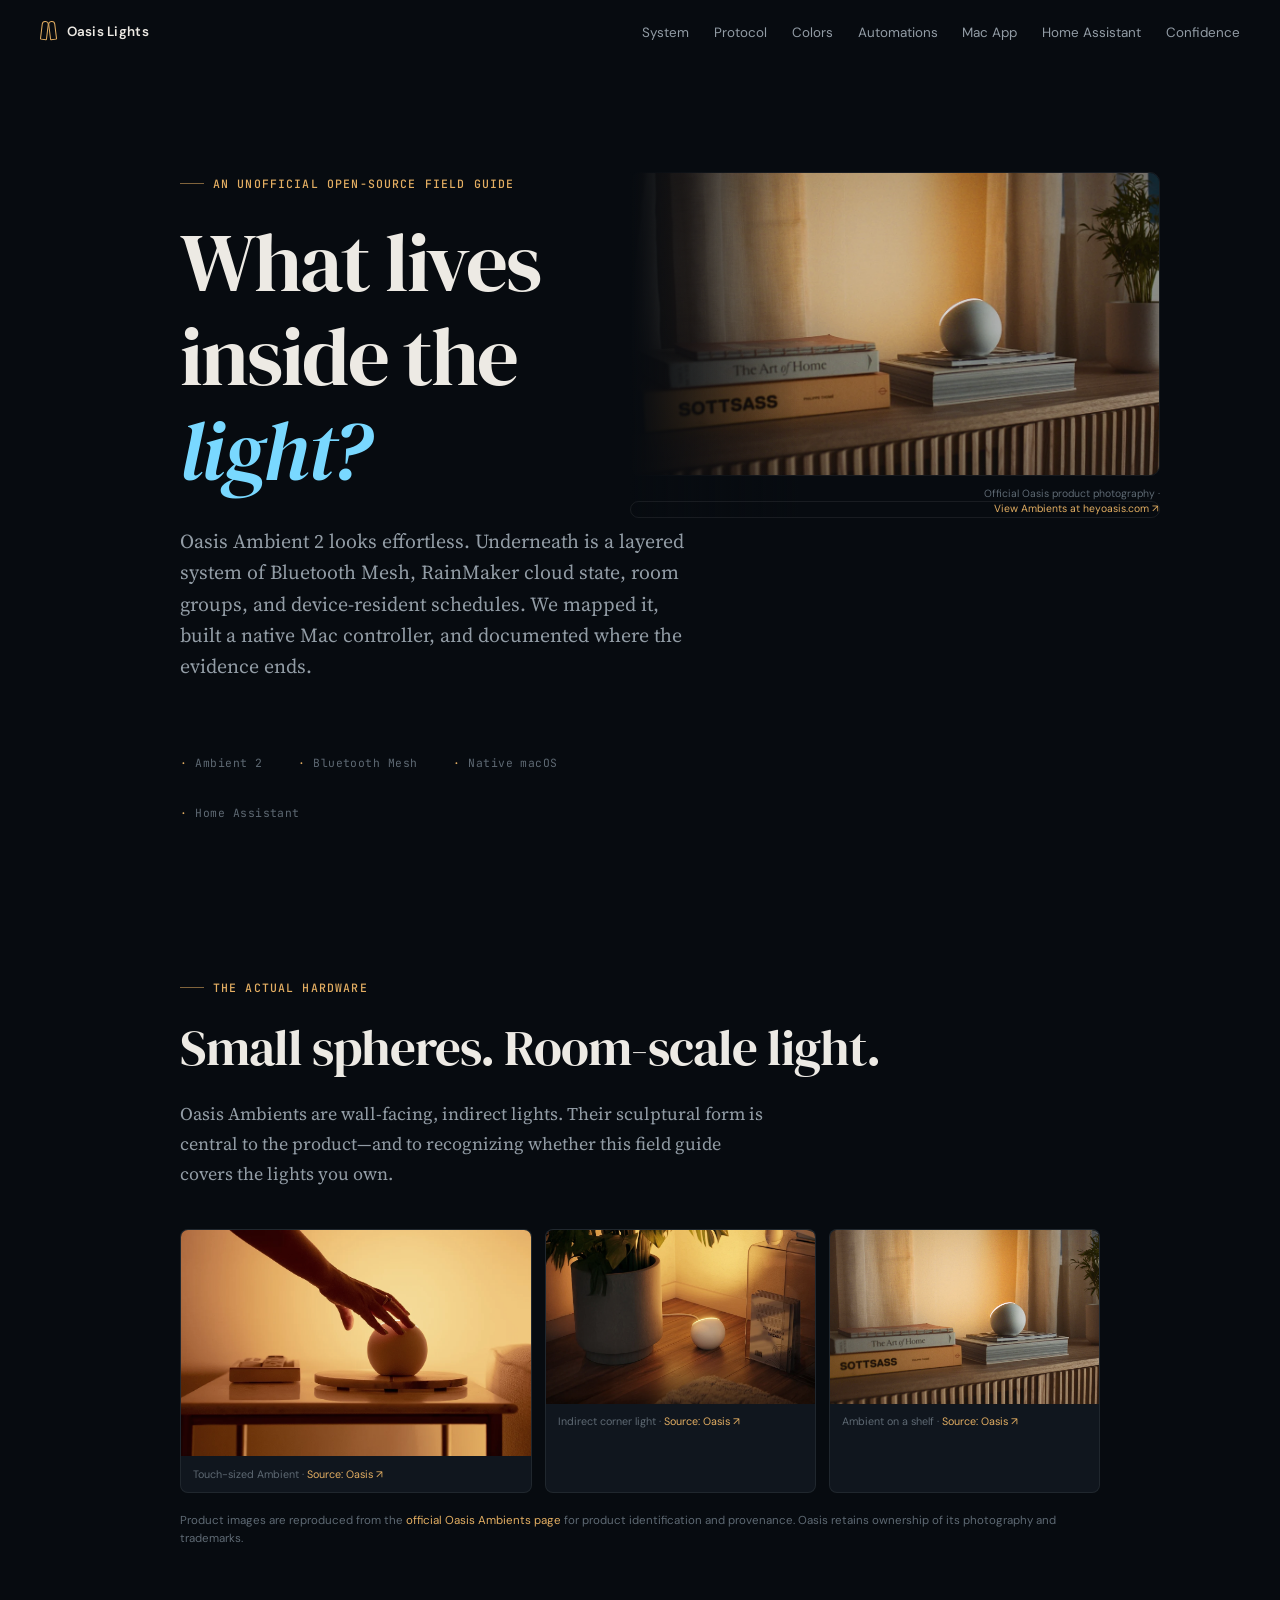
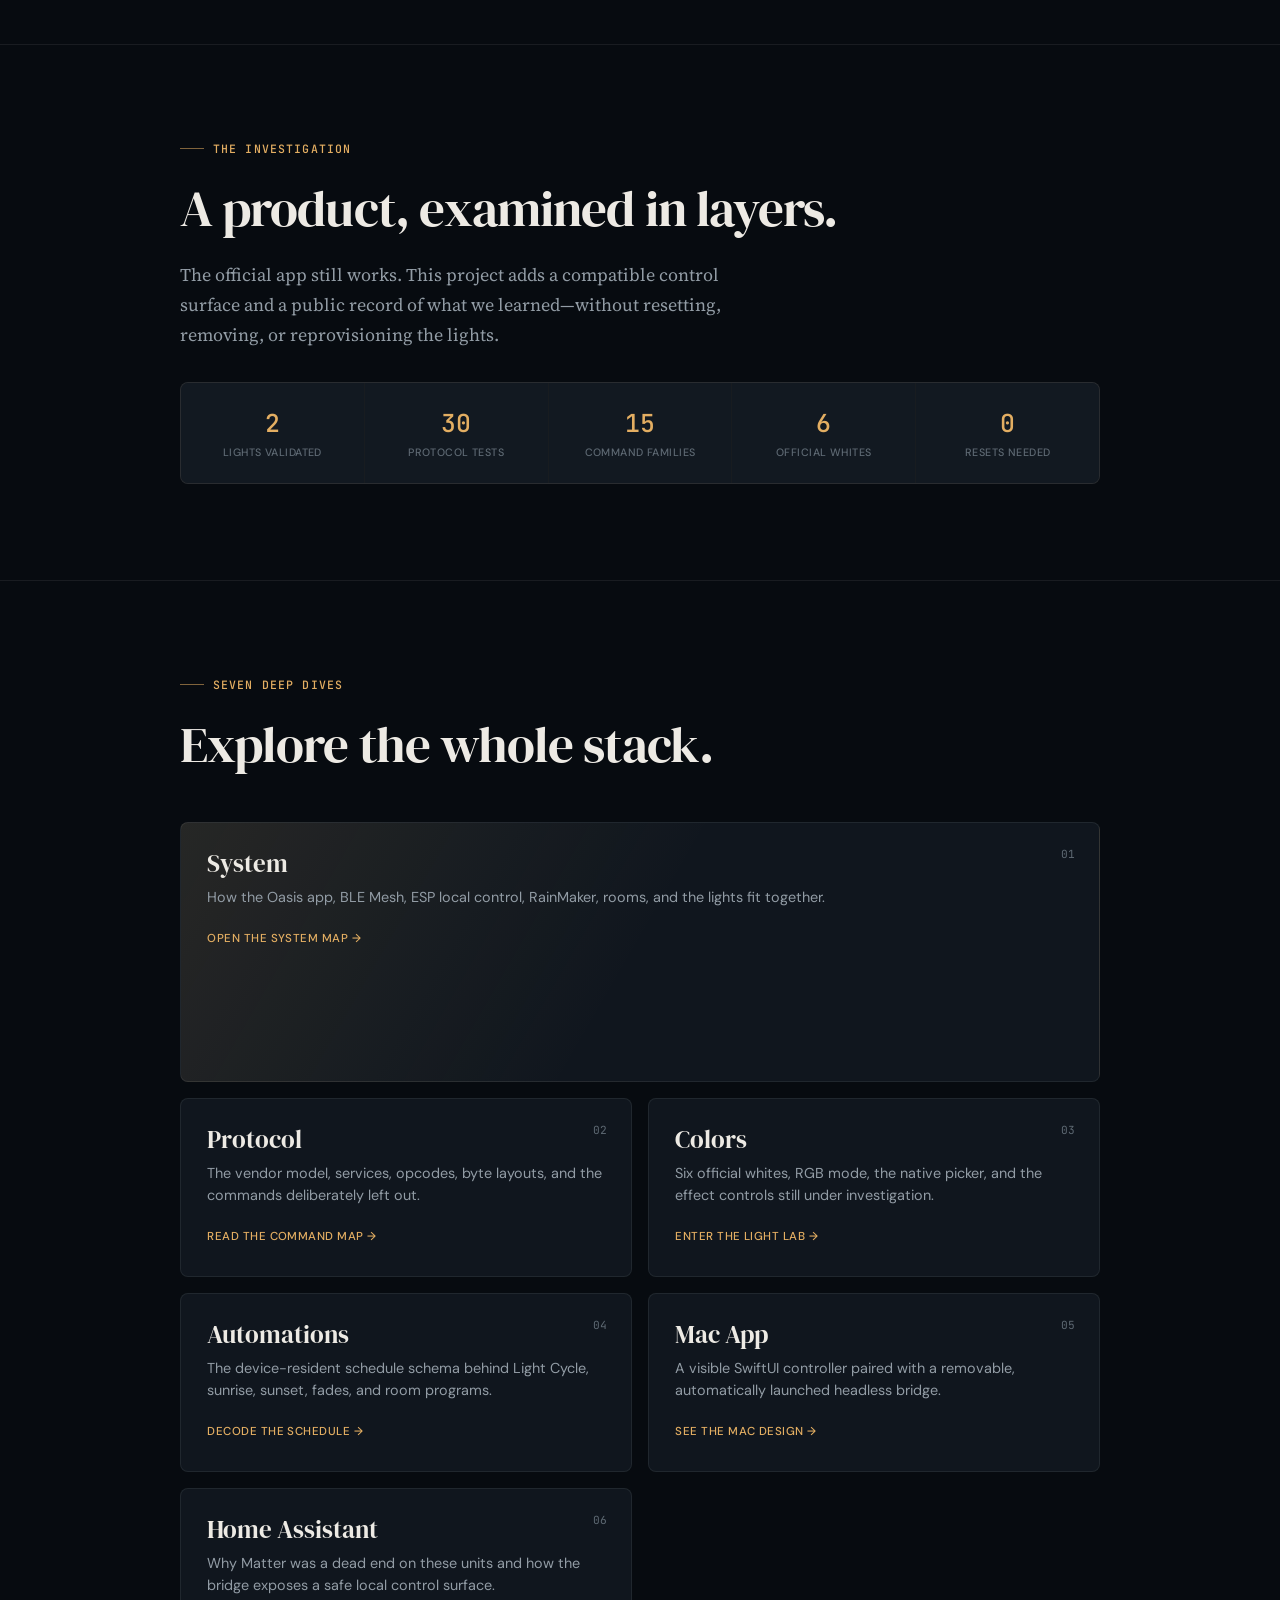
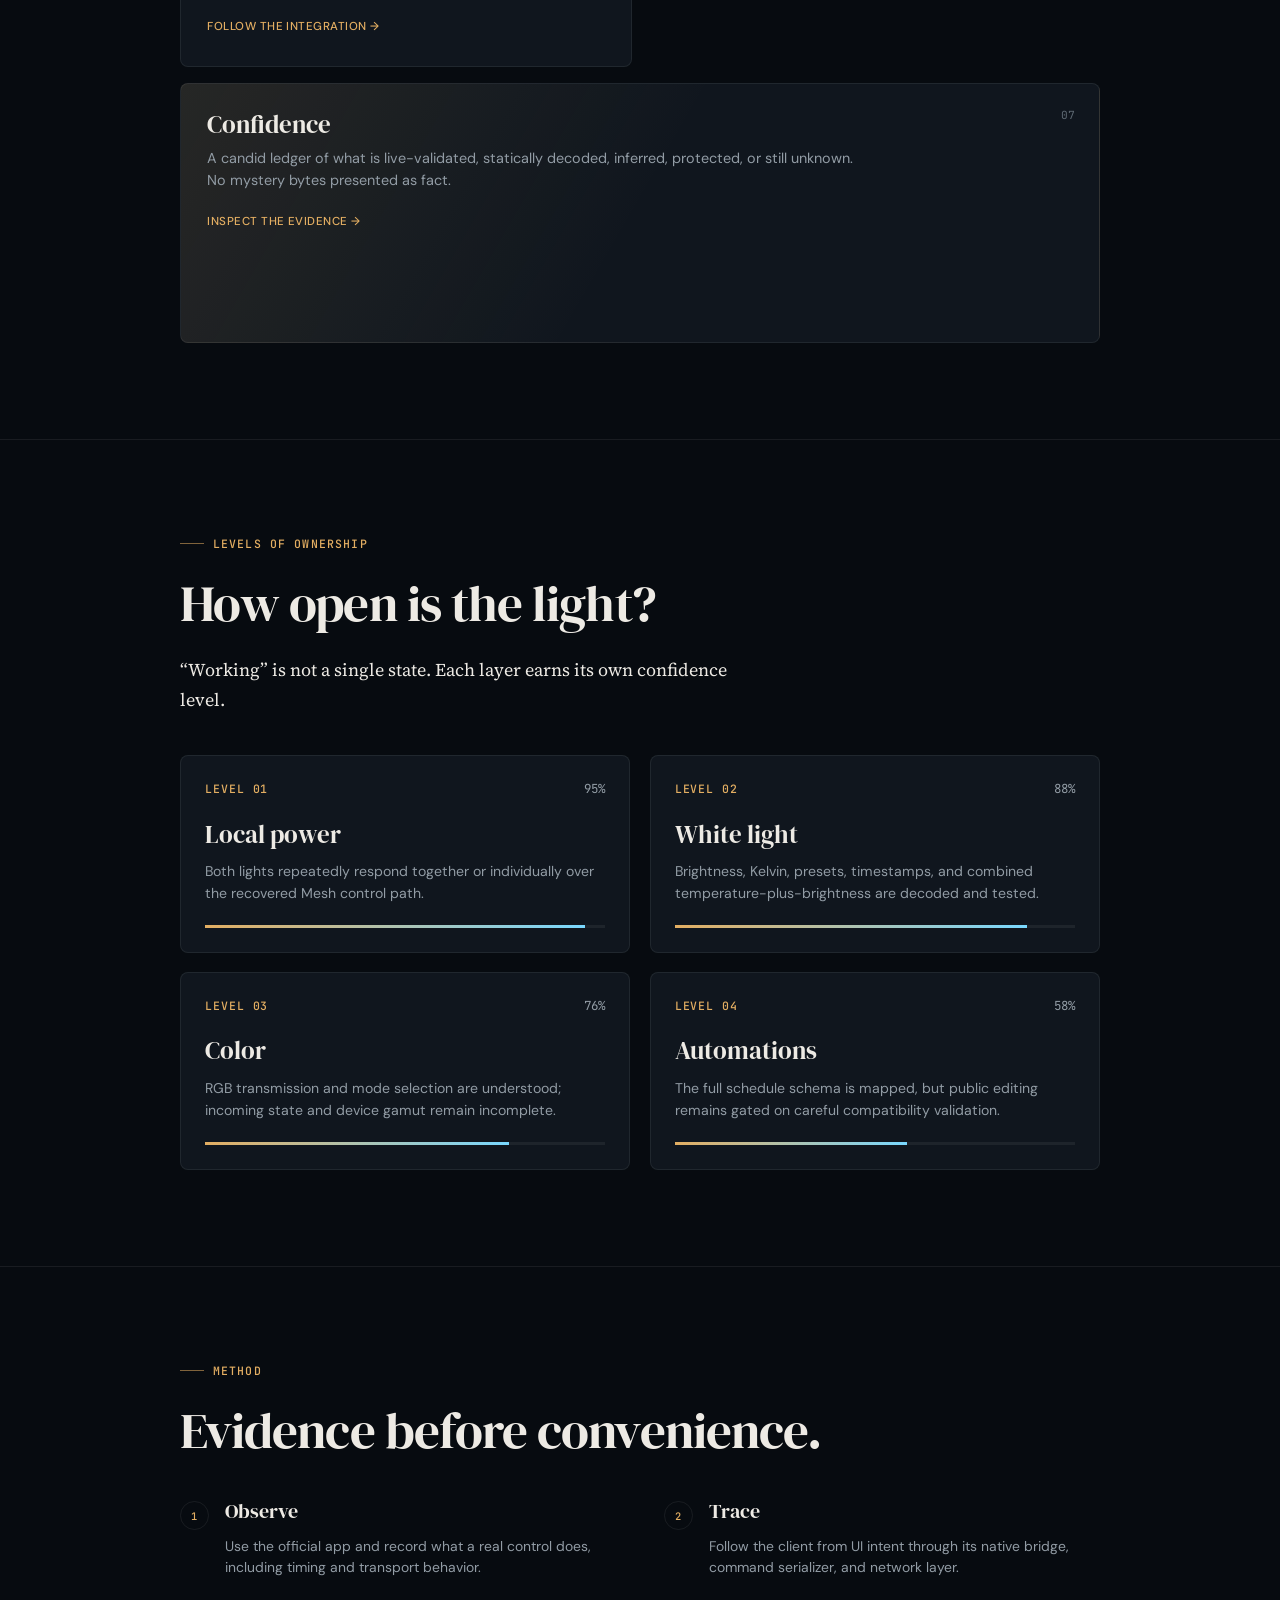
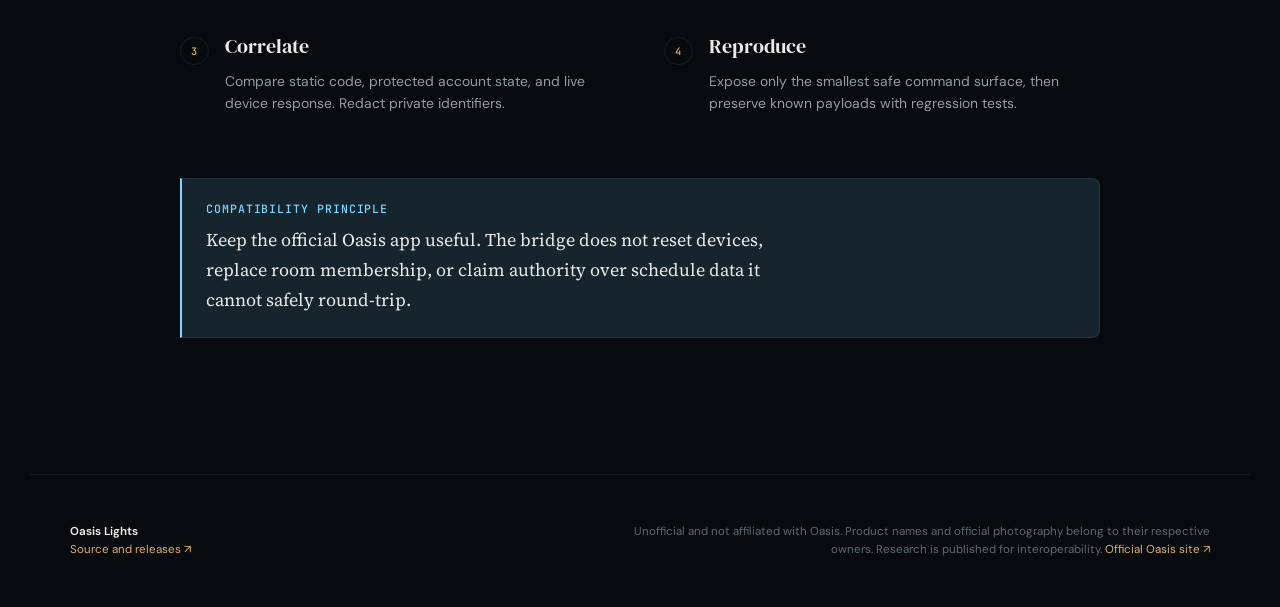
==== site/index.html @ af357dfb "Open-source Oasis Lights for Mac" ====
<!doctype html>
<html lang="en">
<head>
  <meta charset="utf-8">
  <meta name="viewport" content="width=device-width, initial-scale=1">
  <title>Oasis Lights — An Unofficial Technical Field Guide</title>
  <meta name="description" content="A multi-part field guide to Oasis Ambient 2 lights: system architecture, Bluetooth Mesh protocol, color, automations, Mac control, and Home Assistant.">
  <meta name="theme-color" content="#070b10">
  <meta property="og:type" content="website">
  <meta property="og:title" content="Oasis Lights — Unlocked">
  <meta property="og:description" content="An unofficial open-source field guide to Oasis Ambient 2 lights.">
  <meta property="og:url" content="https://malpern.github.io/oasis-lights-mac/">
  <meta property="og:image" content="https://malpern.github.io/oasis-lights-mac/assets/og.png">
  <meta name="twitter:card" content="summary_large_image">
  <link rel="stylesheet" href="css/style.css?v=2">
  <script src="js/main.js?v=2" defer></script>
</head>
<body>
  <a class="skip-link" href="#main">Skip to content</a>
  <nav class="nav" aria-label="Technical field guide">
    <a class="nav-logo" href="index.html"><span class="mark" aria-hidden="true"></span> Oasis Lights</a>
    <ul class="nav-links">
      <li><a href="pages/system.html">System</a></li>
      <li><a href="pages/protocol.html">Protocol</a></li>
      <li><a href="pages/colors.html">Colors</a></li>
      <li><a href="pages/automations.html">Automations</a></li>
      <li><a href="pages/mac-app.html">Mac App</a></li>
      <li><a href="pages/home-assistant.html">Home Assistant</a></li>
      <li><a href="pages/confidence.html">Confidence</a></li>
    </ul>
  </nav>

  <main class="page" id="main">
    <section class="hero hero--home container container--wide">
      <p class="section-label">An unofficial open-source field guide</p>
      <h1>What lives<br>inside the <em>light?</em></h1>
      <p class="subtitle">Oasis Ambient 2 looks effortless. Underneath is a layered system of Bluetooth Mesh, RainMaker cloud state, room groups, and device-resident schedules. We mapped it, built a native Mac controller, and documented where the evidence ends.</p>
      <div class="hero-meta">
        <span>Ambient 2</span><span>Bluetooth Mesh</span><span>Native macOS</span><span>Home Assistant</span>
      </div>
      <figure class="official-hero-media">
        <a href="https://heyoasis.com/en/shop/ambients" aria-label="See Oasis Ambients on the official Oasis website">
          <img src="assets/oasis-official-ambients-1.webp" alt="An Oasis Ambient light glowing warmly on a stack of books">
        </a>
        <figcaption>Official Oasis product photography · <a href="https://heyoasis.com/en/shop/ambients">View Ambients at heyoasis.com ↗</a></figcaption>
      </figure>
    </section>

    <section class="section product-intro">
      <div class="container container--wide fade-in">
        <p class="section-label">The actual hardware</p>
        <h2>Small spheres. Room-scale light.</h2>
        <p class="lead">Oasis Ambients are wall-facing, indirect lights. Their sculptural form is central to the product—and to recognizing whether this field guide covers the lights you own.</p>
        <div class="product-gallery">
          <figure><a href="https://heyoasis.com/en/shop/ambients"><img src="assets/oasis-official-ambients-3.webp" alt="A hand reaching toward an Oasis Ambient light on a side table"></a><figcaption>Touch-sized Ambient · <a href="https://heyoasis.com/en/shop/ambients">Source: Oasis ↗</a></figcaption></figure>
          <figure><a href="https://heyoasis.com/en/shop/ambients"><img src="assets/oasis-official-ambients-2.webp" alt="An Oasis Ambient light illuminating a corner beside a plant"></a><figcaption>Indirect corner light · <a href="https://heyoasis.com/en/shop/ambients">Source: Oasis ↗</a></figcaption></figure>
          <figure><a href="https://heyoasis.com/en/shop/ambients"><img src="assets/oasis-official-ambients-1.webp" alt="An Oasis Ambient light glowing on a stack of design books"></a><figcaption>Ambient on a shelf · <a href="https://heyoasis.com/en/shop/ambients">Source: Oasis ↗</a></figcaption></figure>
        </div>
        <p class="provenance-note">Product images are reproduced from the <a href="https://heyoasis.com/en/shop/ambients">official Oasis Ambients page</a> for product identification and provenance. Oasis retains ownership of its photography and trademarks.</p>
      </div>
    </section>

    <section class="section">
      <div class="container container--wide fade-in">
        <p class="section-label">The investigation</p>
        <h2>A product, examined in layers.</h2>
        <p class="lead">The official app still works. This project adds a compatible control surface and a public record of what we learned—without resetting, removing, or reprovisioning the lights.</p>
        <div class="stats" aria-label="Project facts">
          <div class="stat"><div class="stat-value">2</div><div class="stat-label">Lights validated</div></div>
          <div class="stat"><div class="stat-value">30</div><div class="stat-label">Protocol tests</div></div>
          <div class="stat"><div class="stat-value">15</div><div class="stat-label">Command families</div></div>
          <div class="stat"><div class="stat-value">6</div><div class="stat-label">Official whites</div></div>
          <div class="stat"><div class="stat-value">0</div><div class="stat-label">Resets needed</div></div>
        </div>
      </div>
    </section>

    <section class="section">
      <div class="container container--wide fade-in">
        <p class="section-label">Seven deep dives</p>
        <h2>Explore the whole stack.</h2>
        <div class="explore-grid">
          <a class="explore-card featured" href="pages/system.html">
            <span class="number">01</span><h3>System</h3>
            <p>How the Oasis app, BLE Mesh, ESP local control, RainMaker, rooms, and the lights fit together.</p>
            <span class="card-link">Open the system map →</span>
          </a>
          <a class="explore-card" href="pages/protocol.html">
            <span class="number">02</span><h3>Protocol</h3>
            <p>The vendor model, services, opcodes, byte layouts, and the commands deliberately left out.</p>
            <span class="card-link">Read the command map →</span>
          </a>
          <a class="explore-card" href="pages/colors.html">
            <span class="number">03</span><h3>Colors</h3>
            <p>Six official whites, RGB mode, the native picker, and the effect controls still under investigation.</p>
            <span class="card-link">Enter the light lab →</span>
          </a>
          <a class="explore-card" href="pages/automations.html">
            <span class="number">04</span><h3>Automations</h3>
            <p>The device-resident schedule schema behind Light Cycle, sunrise, sunset, fades, and room programs.</p>
            <span class="card-link">Decode the schedule →</span>
          </a>
          <a class="explore-card" href="pages/mac-app.html">
            <span class="number">05</span><h3>Mac App</h3>
            <p>A visible SwiftUI controller paired with a removable, automatically launched headless bridge.</p>
            <span class="card-link">See the Mac design →</span>
          </a>
          <a class="explore-card" href="pages/home-assistant.html">
            <span class="number">06</span><h3>Home Assistant</h3>
            <p>Why Matter was a dead end on these units and how the bridge exposes a safe local control surface.</p>
            <span class="card-link">Follow the integration →</span>
          </a>
          <a class="explore-card featured" href="pages/confidence.html">
            <span class="number">07</span><h3>Confidence</h3>
            <p>A candid ledger of what is live-validated, statically decoded, inferred, protected, or still unknown. No mystery bytes presented as fact.</p>
            <span class="card-link">Inspect the evidence →</span>
          </a>
        </div>
      </div>
    </section>

    <section class="section">
      <div class="container container--wide fade-in">
        <p class="section-label">Levels of ownership</p>
        <h2>How open is the light?</h2>
        <p>“Working” is not a single state. Each layer earns its own confidence level.</p>
        <div class="assessment-grid">
          <article class="level-card"><div class="level-head"><span class="level-number">Level 01</span><span class="level-score">95%</span></div><h3>Local power</h3><p>Both lights repeatedly respond together or individually over the recovered Mesh control path.</p><div class="meter"><span style="--score:95%"></span></div></article>
          <article class="level-card"><div class="level-head"><span class="level-number">Level 02</span><span class="level-score">88%</span></div><h3>White light</h3><p>Brightness, Kelvin, presets, timestamps, and combined temperature-plus-brightness are decoded and tested.</p><div class="meter"><span style="--score:88%"></span></div></article>
          <article class="level-card"><div class="level-head"><span class="level-number">Level 03</span><span class="level-score">76%</span></div><h3>Color</h3><p>RGB transmission and mode selection are understood; incoming state and device gamut remain incomplete.</p><div class="meter"><span style="--score:76%"></span></div></article>
          <article class="level-card"><div class="level-head"><span class="level-number">Level 04</span><span class="level-score">58%</span></div><h3>Automations</h3><p>The full schedule schema is mapped, but public editing remains gated on careful compatibility validation.</p><div class="meter"><span style="--score:58%"></span></div></article>
        </div>
      </div>
    </section>

    <section class="section">
      <div class="container container--wide fade-in">
        <p class="section-label">Method</p>
        <h2>Evidence before convenience.</h2>
        <div class="method-list">
          <article class="method"><h3>Observe</h3><p>Use the official app and record what a real control does, including timing and transport behavior.</p></article>
          <article class="method"><h3>Trace</h3><p>Follow the client from UI intent through its native bridge, command serializer, and network layer.</p></article>
          <article class="method"><h3>Correlate</h3><p>Compare static code, protected account state, and live device response. Redact private identifiers.</p></article>
          <article class="method"><h3>Reproduce</h3><p>Expose only the smallest safe command surface, then preserve known payloads with regression tests.</p></article>
        </div>
        <div class="callout callout--cyan"><div class="callout-title">Compatibility principle</div><p>Keep the official Oasis app useful. The bridge does not reset devices, replace room membership, or claim authority over schedule data it cannot safely round-trip.</p></div>
      </div>
    </section>
  </main>

  <footer class="site-footer">
    <div><strong>Oasis Lights</strong><br><a href="https://github.com/malpern/oasis-lights-mac">Source and releases ↗</a></div>
    <div>Unofficial and not affiliated with Oasis. Product names and official photography belong to their respective owners. Research is published for interoperability. <a href="https://heyoasis.com/en/shop/ambients">Official Oasis site ↗</a></div>
  </footer>
</body>
</html>
---- site/css/style.css ----
@import url('https://fonts.googleapis.com/css2?family=DM+Serif+Display:ital@0;1&family=Source+Serif+4:ital,opsz,wght@0,8..60,300..800;1,8..60,300..800&family=JetBrains+Mono:wght@300;400;500;600&family=DM+Sans:wght@300;400;500;600;700&display=swap');

:root {
  --bg: #070b10;
  --bg-warm: #0b0f14;
  --surface: rgba(18, 25, 33, 0.86);
  --surface-solid: #111922;
  --surface-hover: #16212c;
  --surface-border: rgba(255, 255, 255, 0.07);
  --text: #edeae4;
  --text-secondary: #929ca5;
  --text-tertiary: #5e6973;
  --accent: #e3ae62;
  --accent-dim: rgba(227, 174, 98, 0.13);
  --accent-glow: rgba(227, 174, 98, 0.28);
  --cyan: #79d8ff;
  --cyan-dim: rgba(121, 216, 255, 0.12);
  --green: #79bf94;
  --green-dim: rgba(121, 191, 148, 0.12);
  --red: #cf7871;
  --red-dim: rgba(207, 120, 113, 0.12);
  --violet: #a78bce;
  --code-bg: #101720;
  --font-display: 'DM Serif Display', Georgia, serif;
  --font-body: 'Source Serif 4', Georgia, serif;
  --font-mono: 'JetBrains Mono', 'SF Mono', monospace;
  --font-ui: 'DM Sans', -apple-system, sans-serif;
  --content-width: 740px;
  --wide-width: 1000px;
  --max-width: 1220px;
  --ease-out: cubic-bezier(0.16, 1, 0.3, 1);
}

*, *::before, *::after { box-sizing: border-box; margin: 0; padding: 0; }
html { scroll-behavior: smooth; -webkit-font-smoothing: antialiased; background: var(--bg); }
body { min-height: 100vh; overflow-x: hidden; color: var(--text); background: var(--bg); font-family: var(--font-body); font-size: 18px; line-height: 1.68; }
body::before { content: ''; position: fixed; inset: 0; z-index: -1; pointer-events: none; background: radial-gradient(ellipse 80% 50% at 50% -20%, rgba(227,174,98,.04), transparent), radial-gradient(ellipse 55% 45% at 90% 100%, rgba(121,216,255,.03), transparent); }
::selection { color: var(--accent); background: var(--accent-dim); }
a { color: var(--accent); text-decoration: none; transition: color 150ms ease; }
a:hover { color: var(--text); }
p { max-width: 66ch; margin-bottom: 1.5rem; }
strong { color: var(--text); font-weight: 650; }
em { color: var(--accent); }
h1, h2, h3 { color: var(--text); font-family: var(--font-display); font-weight: 400; line-height: 1.13; }
h1 { font-size: clamp(3rem, 6.5vw, 5.35rem); letter-spacing: -.025em; }
h2 { margin-bottom: 1.4rem; font-size: clamp(2.2rem, 4vw, 3.2rem); letter-spacing: -.018em; }
h3 { margin-bottom: .85rem; font-size: 1.55rem; }
h4 { margin-bottom: 1rem; color: var(--text-secondary); font: 500 .78rem/1.4 var(--font-ui); letter-spacing: .09em; text-transform: uppercase; }
code { padding: .12em .38em; border: 1px solid rgba(255,255,255,.05); border-radius: 4px; color: var(--cyan); background: var(--code-bg); font-family: var(--font-mono); font-size: .86em; }
pre { margin: 0 0 2.5rem; padding: 1.5rem; overflow: auto; border: 1px solid var(--surface-border); border-radius: 8px; background: var(--code-bg); line-height: 1.55; }
pre code { padding: 0; border: 0; background: none; font-size: .82rem; }

.skip-link { position: fixed; top: 10px; left: 10px; z-index: 1000; padding: .55rem .8rem; color: var(--bg); background: var(--text); font: 600 .75rem var(--font-ui); transform: translateY(-160%); }
.skip-link:focus { transform: translateY(0); }

.nav { position: fixed; inset: 0 0 auto; z-index: 100; display: flex; align-items: center; justify-content: space-between; padding: 1rem 2.5rem; transition: background 250ms ease, backdrop-filter 250ms ease; }
.nav.scrolled { border-bottom: 1px solid var(--surface-border); background: rgba(7,11,16,.86); backdrop-filter: blur(20px) saturate(1.2); }
.nav-logo { display: flex; align-items: center; gap: .6rem; color: var(--text); font: 600 .84rem var(--font-ui); letter-spacing: .02em; white-space: nowrap; }
.nav-logo .mark { position: relative; width: 17px; height: 22px; }
.nav-logo .mark::before, .nav-logo .mark::after { content: ''; position: absolute; top: 1px; width: 7px; height: 19px; border: 1px solid var(--accent); border-radius: 7px 7px 2px 2px; }
.nav-logo .mark::before { left: 1px; transform: rotate(7deg); }
.nav-logo .mark::after { right: 1px; transform: rotate(-7deg); }
.nav-links { display: flex; gap: 1.55rem; list-style: none; }
.nav-links a { position: relative; color: var(--text-secondary); font: 400 .84rem var(--font-ui); white-space: nowrap; }
.nav-links a:hover, .nav-links a.active { color: var(--text); }
.nav-links a.active::after { content: ''; position: absolute; right: 0; bottom: -5px; left: 0; height: 1px; background: var(--accent); }

.page { min-height: 100vh; padding-top: 80px; }
.container { width: 100%; max-width: var(--content-width); margin: 0 auto; padding-right: 2.5rem; padding-left: 2.5rem; }
.container--wide { max-width: var(--wide-width); }
.container--full { max-width: var(--max-width); }
.section { padding-top: 6rem; padding-bottom: 6rem; }
.section + .section { border-top: 1px solid var(--surface-border); }
.section-label { display: flex; align-items: center; gap: .55rem; margin-bottom: 1.5rem; color: var(--accent); font: 500 .72rem var(--font-mono); letter-spacing: .1em; text-transform: uppercase; }
.section-label::before { content: ''; width: 24px; height: 1px; background: var(--accent); opacity: .55; }
.subtitle { margin-top: 1.8rem; color: var(--text-secondary); font-size: 1.24rem; line-height: 1.58; }

.hero { position: relative; display: flex; flex-direction: column; justify-content: center; min-height: 67vh; padding-top: 6rem; padding-bottom: 6rem; }
.hero--home { min-height: 84vh; }
.hero--home::before { content: ''; position: absolute; z-index: -1; top: 4%; right: -24%; width: 760px; height: 760px; border: 1px solid rgba(227,174,98,.07); border-radius: 50%; background: radial-gradient(circle at 50% 50%, rgba(121,216,255,.08), transparent 50%); }
.hero--home::after { content: ''; position: absolute; z-index: -1; top: 12%; right: -12%; width: 520px; height: 520px; border: 1px solid rgba(227,174,98,.05); border-radius: 50%; }
.hero h1 em { color: var(--cyan); font-style: italic; }
.hero-meta { display: flex; flex-wrap: wrap; gap: 2.2rem; margin-top: 3rem; color: var(--text-tertiary); font: 400 .71rem var(--font-mono); letter-spacing: .04em; }
.hero-meta span::before { content: '·'; margin-right: .5rem; color: var(--accent); }
.hero-visual { position: absolute; z-index: -2; top: 5%; right: -35%; width: 72%; height: 90%; opacity: .18; object-fit: cover; object-position: 30% center; mask-image: linear-gradient(90deg, transparent, black 35%, black 74%, transparent); }
.hero--home > :not(.official-hero-media) { position: relative; z-index: 1; max-width: 56%; }
.official-hero-media { position: absolute; z-index: 0; top: 11%; right: -2%; width: 53%; margin: 0; }
.official-hero-media::before { content: ''; position: absolute; z-index: 1; inset: 0; pointer-events: none; background: linear-gradient(90deg, var(--bg), transparent 32%), linear-gradient(0deg, rgba(7,11,16,.25), transparent 35%); }
.official-hero-media a { display: block; overflow: hidden; border: 1px solid var(--surface-border); border-radius: 10px; }
.official-hero-media img { display: block; width: 100%; aspect-ratio: 1.75; object-fit: cover; opacity: .84; filter: saturate(.86) contrast(1.03); transition: opacity 220ms ease, transform 500ms var(--ease-out); }
.official-hero-media a:hover img { opacity: 1; transform: scale(1.015); }
.official-hero-media figcaption { position: relative; z-index: 2; margin-top: .7rem; color: var(--text-tertiary); font: 400 .65rem/1.4 var(--font-ui); text-align: right; }

.product-intro { padding-top: 4rem; }
.product-gallery { display: grid; grid-template-columns: 1.3fr 1fr 1fr; gap: .8rem; margin-top: 2.5rem; }
.product-gallery figure { overflow: hidden; border: 1px solid var(--surface-border); border-radius: 8px; background: var(--surface); }
.product-gallery figure > a { display: block; overflow: hidden; }
.product-gallery img { display: block; width: 100%; aspect-ratio: 1.55; object-fit: cover; filter: saturate(.88); transition: filter 220ms ease, transform 500ms var(--ease-out); }
.product-gallery a:hover img { filter: saturate(1.05); transform: scale(1.025); }
.product-gallery figcaption { padding: .65rem .75rem; color: var(--text-tertiary); font: 400 .67rem/1.4 var(--font-ui); }
.provenance-note { max-width: none; margin: 1.2rem 0 0; color: var(--text-tertiary); font: 400 .72rem/1.55 var(--font-ui); }

.stats { display: grid; grid-template-columns: repeat(5, 1fr); gap: 1px; margin-top: 2rem; overflow: hidden; border: 1px solid var(--surface-border); border-radius: 8px; background: var(--surface-border); }
.stat { padding: 1.5rem 1rem; background: var(--surface); text-align: center; }
.stat-value { color: var(--accent); font: 500 1.55rem var(--font-mono); }
.stat-label { margin-top: .35rem; color: var(--text-tertiary); font: 500 .67rem var(--font-ui); letter-spacing: .04em; text-transform: uppercase; }

.explore-grid, .card-grid { display: grid; grid-template-columns: repeat(2, 1fr); gap: 1rem; margin-top: 3rem; }
.explore-card, .card { position: relative; display: block; padding: 1.65rem; overflow: hidden; border: 1px solid var(--surface-border); border-radius: 8px; color: var(--text); background: var(--surface); transition: transform 240ms var(--ease-out), border-color 240ms ease, background 240ms ease; }
.explore-card:hover, .card:hover { color: var(--text); background: var(--surface-hover); border-color: rgba(227,174,98,.28); transform: translateY(-3px); }
.explore-card h3, .card h3 { margin-bottom: .55rem; }
.explore-card p, .card p { margin-bottom: 0; color: var(--text-secondary); font: 400 .9rem/1.55 var(--font-ui); }
.explore-card .card-link { display: inline-block; margin-top: 1.4rem; color: var(--accent); font: 500 .72rem var(--font-ui); letter-spacing: .04em; text-transform: uppercase; }
.explore-card.featured { grid-column: span 2; min-height: 260px; background: linear-gradient(120deg, rgba(227,174,98,.11), transparent 50%), var(--surface); }
.explore-card .number { position: absolute; top: 1.5rem; right: 1.5rem; color: var(--text-tertiary); font: 400 .7rem var(--font-mono); }

.assessment-grid { display: grid; grid-template-columns: repeat(2, 1fr); gap: 1.2rem; margin-top: 2.5rem; }
.level-card { padding: 1.5rem; border: 1px solid var(--surface-border); border-radius: 8px; background: var(--surface); }
.level-head { display: flex; align-items: center; justify-content: space-between; }
.level-number { color: var(--accent); font: 500 .72rem var(--font-mono); letter-spacing: .08em; text-transform: uppercase; }
.level-score { color: var(--text-secondary); font: 400 .78rem var(--font-mono); }
.level-card h3 { margin-top: 1.4rem; }
.level-card p { margin-bottom: 1.25rem; color: var(--text-secondary); font: .88rem/1.55 var(--font-ui); }
.meter { height: 3px; overflow: hidden; background: rgba(255,255,255,.06); }
.meter span { display: block; width: var(--score); height: 100%; background: linear-gradient(90deg, var(--accent), var(--cyan)); }

.method-list { display: grid; grid-template-columns: repeat(2, 1fr); gap: 2rem 3rem; margin-top: 2.5rem; counter-reset: method; }
.method { position: relative; padding-left: 2.8rem; counter-increment: method; }
.method::before { content: counter(method); position: absolute; top: .1rem; left: 0; display: grid; place-items: center; width: 1.8rem; height: 1.8rem; border: 1px solid var(--surface-border); border-radius: 50%; color: var(--accent); font: 500 .65rem var(--font-mono); }
.method h3 { font-size: 1.25rem; }
.method p { color: var(--text-secondary); font: .87rem/1.55 var(--font-ui); }

.prose h2 { margin-top: 4rem; }
.prose h3 { margin-top: 2.5rem; }
.prose ul, .prose ol { margin: 0 0 1.7rem 1.3rem; }
.prose li { margin-bottom: .55rem; }
.lead { color: var(--text-secondary); font-size: 1.12rem; }

.callout { margin: 2.5rem 0; padding: 1.35rem 1.5rem; border: 1px solid var(--surface-border); border-left: 2px solid var(--accent); border-radius: 0 8px 8px 0; background: var(--surface); }
.callout--cyan { border-left-color: var(--cyan); background: var(--cyan-dim); }
.callout--green { border-left-color: var(--green); background: var(--green-dim); }
.callout--danger { border-left-color: var(--red); background: var(--red-dim); }
.callout-title { margin-bottom: .55rem; color: var(--accent); font: 500 .72rem var(--font-mono); letter-spacing: .08em; text-transform: uppercase; }
.callout--cyan .callout-title { color: var(--cyan); }
.callout--green .callout-title { color: var(--green); }
.callout--danger .callout-title { color: var(--red); }
.callout p:last-child { margin-bottom: 0; }

.table-wrap { margin: 2.5rem 0; overflow-x: auto; border: 1px solid var(--surface-border); border-radius: 8px; }
table { width: 100%; border-collapse: collapse; font: 400 .82rem/1.5 var(--font-ui); }
th { padding: .8rem 1rem; color: var(--text-secondary); background: rgba(255,255,255,.025); font-size: .7rem; letter-spacing: .06em; text-align: left; text-transform: uppercase; }
td { padding: .9rem 1rem; border-top: 1px solid var(--surface-border); color: var(--text-secondary); vertical-align: top; }
td strong { font-family: var(--font-mono); font-size: .8rem; }
.tag { display: inline-block; padding: .25rem .45rem; border-radius: 3px; color: var(--text-secondary); background: rgba(255,255,255,.05); font: 500 .62rem var(--font-mono); letter-spacing: .04em; text-transform: uppercase; white-space: nowrap; }
.tag--confirmed { color: var(--green); background: var(--green-dim); }
.tag--partial { color: var(--accent); background: var(--accent-dim); }
.tag--unknown { color: var(--violet); background: rgba(167,139,206,.12); }
.tag--excluded { color: var(--red); background: var(--red-dim); }

.flow { display: grid; grid-template-columns: repeat(3, 1fr); gap: 2.4rem; margin: 2.5rem 0; }
.flow-node { position: relative; min-height: 160px; padding: 1.3rem; border: 1px solid var(--surface-border); border-radius: 8px; background: var(--surface); }
.flow-node:not(:last-child)::after { content: '→'; position: absolute; top: 50%; right: -1.7rem; color: var(--text-tertiary); font: 400 1rem var(--font-mono); }
.flow-node span { color: var(--accent); font: 500 .65rem var(--font-mono); letter-spacing: .08em; text-transform: uppercase; }
.flow-node h3 { margin-top: 2rem; font-size: 1.25rem; }
.flow-node p { margin: 0; color: var(--text-secondary); font: .8rem/1.5 var(--font-ui); }

.architecture-stack { margin: 3rem 0; }
.stack-box { padding: 1.4rem; border: 1px solid var(--surface-border); border-radius: 8px; background: var(--surface); text-align: center; }
.stack-box + .stack-arrow { height: 54px; }
.stack-box strong { display: block; font: 600 1rem var(--font-ui); }
.stack-box span { color: var(--text-tertiary); font: .7rem var(--font-mono); }
.stack-box.accent { border-color: rgba(121,216,255,.35); box-shadow: 0 0 30px rgba(121,216,255,.05); }
.stack-box.accent strong { color: var(--cyan); }
.stack-arrow { position: relative; display: grid; place-items: center; color: var(--text-tertiary); font: .64rem var(--font-mono); letter-spacing: .05em; }
.stack-arrow::before { content: ''; position: absolute; top: 0; left: 50%; width: 1px; height: 100%; background: linear-gradient(var(--surface-border), var(--accent), var(--surface-border)); }
.stack-arrow span { position: relative; padding: .25rem .5rem; background: var(--bg); }

.preset-grid { display: grid; grid-template-columns: repeat(3, 1fr); gap: .75rem; margin: 2.5rem 0; }
.preset { padding: 1rem; border: 1px solid var(--surface-border); border-radius: 7px; background: var(--surface); }
.swatch { width: 100%; height: 72px; margin-bottom: .8rem; border-radius: 4px; background: var(--swatch); box-shadow: inset 0 0 30px rgba(255,255,255,.3), 0 0 24px color-mix(in srgb, var(--swatch) 20%, transparent); }
.preset strong { display: block; font: 600 .82rem var(--font-ui); }
.preset span { color: var(--text-tertiary); font: .68rem var(--font-mono); }

.light-lab { margin: 3rem 0; overflow: hidden; border: 1px solid var(--surface-border); border-radius: 9px; background: #050a0f; }
.lab-head { display: flex; justify-content: space-between; padding: .9rem 1rem; border-bottom: 1px solid var(--surface-border); color: var(--text-secondary); font: 500 .65rem var(--font-mono); letter-spacing: .08em; }
.lab-head span:last-child { color: var(--text-tertiary); }
.lab-stage { --lab-color: #ffb45a; --lab-brightness: .82; position: relative; display: flex; align-items: flex-end; justify-content: center; gap: 24px; height: 360px; overflow: hidden; background: radial-gradient(ellipse at 50% 88%, color-mix(in srgb, var(--lab-color) 36%, transparent), transparent 48%), linear-gradient(#081725, #030609 80%); }
.lab-light { position: relative; z-index: 2; width: 72px; height: 230px; border-radius: 44% 44% 12px 12px / 11% 11% 7px 7px; background: linear-gradient(90deg, #26343e, var(--lab-color), #1c2830); box-shadow: 0 0 calc(15px + 38px * var(--lab-brightness)) color-mix(in srgb, var(--lab-color) 48%, transparent); opacity: calc(.45 + var(--lab-brightness) * .55); }
.lab-light:last-child { width: 62px; height: 190px; }
.lab-light::after { content: ''; position: absolute; inset: 10px 11px 13px; border-radius: inherit; background: color-mix(in srgb, var(--lab-color) 75%, white); box-shadow: inset 0 0 16px white; }
.lab-controls { display: grid; grid-template-columns: .75fr 1.25fr auto; gap: 1rem; align-items: center; padding: 1rem; border-top: 1px solid var(--surface-border); }
.lab-controls label { display: flex; align-items: center; gap: .6rem; color: var(--text-tertiary); font: 500 .64rem var(--font-mono); letter-spacing: .06em; }
.lab-controls input[type=color] { width: 34px; height: 24px; padding: 0; border: 0; background: none; }
.lab-controls input[type=range] { width: 100%; accent-color: var(--cyan); }
.lab-controls output { color: var(--text-secondary); font: .66rem var(--font-mono); }

.confidence-block { margin: 3rem 0; }
.confidence-head { display: flex; align-items: end; justify-content: space-between; margin-bottom: 1rem; }
.confidence-head h3 { margin: 0; }
.confidence-score { color: var(--accent); font: 500 1.2rem var(--font-mono); }
.confidence-bar { height: 5px; overflow: hidden; border-radius: 3px; background: rgba(255,255,255,.06); }
.confidence-bar span { display: block; width: var(--score); height: 100%; background: linear-gradient(90deg, var(--accent), var(--cyan)); }
.evidence-columns { display: grid; grid-template-columns: 1fr 1fr; gap: 2rem; margin-top: 1.6rem; }
.evidence-columns h4 { color: var(--green); }
.evidence-columns > div:last-child h4 { color: var(--violet); }
.evidence-columns ul { margin-left: 1rem; color: var(--text-secondary); font: .86rem/1.55 var(--font-ui); }
.evidence-columns li { margin-bottom: .45rem; }

.page-nav { display: grid; grid-template-columns: 1fr 1fr; gap: 1rem; padding-top: 3rem; padding-bottom: 3rem; border-top: 1px solid var(--surface-border); }
.page-nav a { padding: 1.25rem; border: 1px solid var(--surface-border); border-radius: 8px; background: var(--surface); }
.page-nav a:last-child { text-align: right; }
.page-nav small { display: block; color: var(--text-tertiary); font: .65rem var(--font-ui); letter-spacing: .06em; text-transform: uppercase; }
.page-nav strong { font-family: var(--font-display); font-size: 1.2rem; font-weight: 400; }

.site-footer { display: flex; justify-content: space-between; gap: 3rem; max-width: var(--max-width); margin: 0 auto; padding: 3rem 2.5rem; border-top: 1px solid var(--surface-border); color: var(--text-tertiary); font: 400 .72rem/1.55 var(--font-ui); }
.site-footer p { margin: 0; }
.site-footer div:last-child { max-width: 620px; text-align: right; }

.fade-in { opacity: 0; transform: translateY(14px); transition: opacity 650ms var(--ease-out), transform 650ms var(--ease-out); }
.fade-in.visible { opacity: 1; transform: translateY(0); }

@media (max-width: 900px) {
  .nav { padding-right: 1.25rem; padding-left: 1.25rem; }
  .nav-links { max-width: 70vw; gap: 1.2rem; overflow-x: auto; scrollbar-width: none; }
  .nav-links::-webkit-scrollbar { display: none; }
  .container { padding-right: 1.5rem; padding-left: 1.5rem; }
  .stats { grid-template-columns: repeat(3, 1fr); }
  .explore-grid, .card-grid, .assessment-grid { grid-template-columns: 1fr; }
  .explore-card.featured { grid-column: auto; }
  .method-list { grid-template-columns: 1fr; }
  .flow { grid-template-columns: 1fr; gap: 1rem; }
  .flow-node:not(:last-child)::after { content: '↓'; top: auto; right: 50%; bottom: -1.2rem; }
  .hero--home > :not(.official-hero-media) { max-width: 62%; }
  .official-hero-media { right: -12%; width: 58%; }
  .product-gallery { grid-template-columns: 1fr 1fr; }
  .product-gallery figure:first-child { grid-column: span 2; }
}

@media (max-width: 620px) {
  body { font-size: 17px; }
  .nav { align-items: flex-start; flex-direction: column; gap: .75rem; padding-top: .8rem; padding-bottom: .8rem; background: rgba(7,11,16,.92); backdrop-filter: blur(18px); }
  .nav-links { width: 100%; max-width: 100%; padding-bottom: .25rem; }
  .nav-links a { font-size: .75rem; }
  .page { padding-top: 112px; }
  .container { padding-right: 1rem; padding-left: 1rem; }
  .section { padding-top: 4rem; padding-bottom: 4rem; }
  .hero, .hero--home { min-height: 66vh; padding-top: 3.5rem; padding-bottom: 3.5rem; }
  .hero-visual { right: -80%; width: 140%; opacity: .13; }
  .hero--home > :not(.official-hero-media) { max-width: none; }
  .official-hero-media { position: relative; top: auto; right: auto; width: 100%; margin-top: 2.5rem; }
  .official-hero-media::before { background: linear-gradient(0deg, rgba(7,11,16,.18), transparent 45%); }
  .official-hero-media figcaption { text-align: left; }
  .hero-meta { gap: .8rem 1.2rem; }
  .stats { grid-template-columns: repeat(2, 1fr); }
  .preset-grid { grid-template-columns: repeat(2, 1fr); }
  .lab-stage { height: 300px; }
  .lab-controls { grid-template-columns: 1fr; }
  .evidence-columns { grid-template-columns: 1fr; }
  .page-nav { grid-template-columns: 1fr; }
  .page-nav a:last-child { text-align: left; }
  .site-footer { flex-direction: column; padding-right: 1rem; padding-left: 1rem; }
  .site-footer div:last-child { text-align: left; }
  .product-gallery { grid-template-columns: 1fr; }
  .product-gallery figure:first-child { grid-column: auto; }
}

@media (prefers-reduced-motion: reduce) {
  html { scroll-behavior: auto; }
  *, *::before, *::after { transition-duration: .01ms !important; animation-duration: .01ms !important; }
  .fade-in { opacity: 1; transform: none; }
}
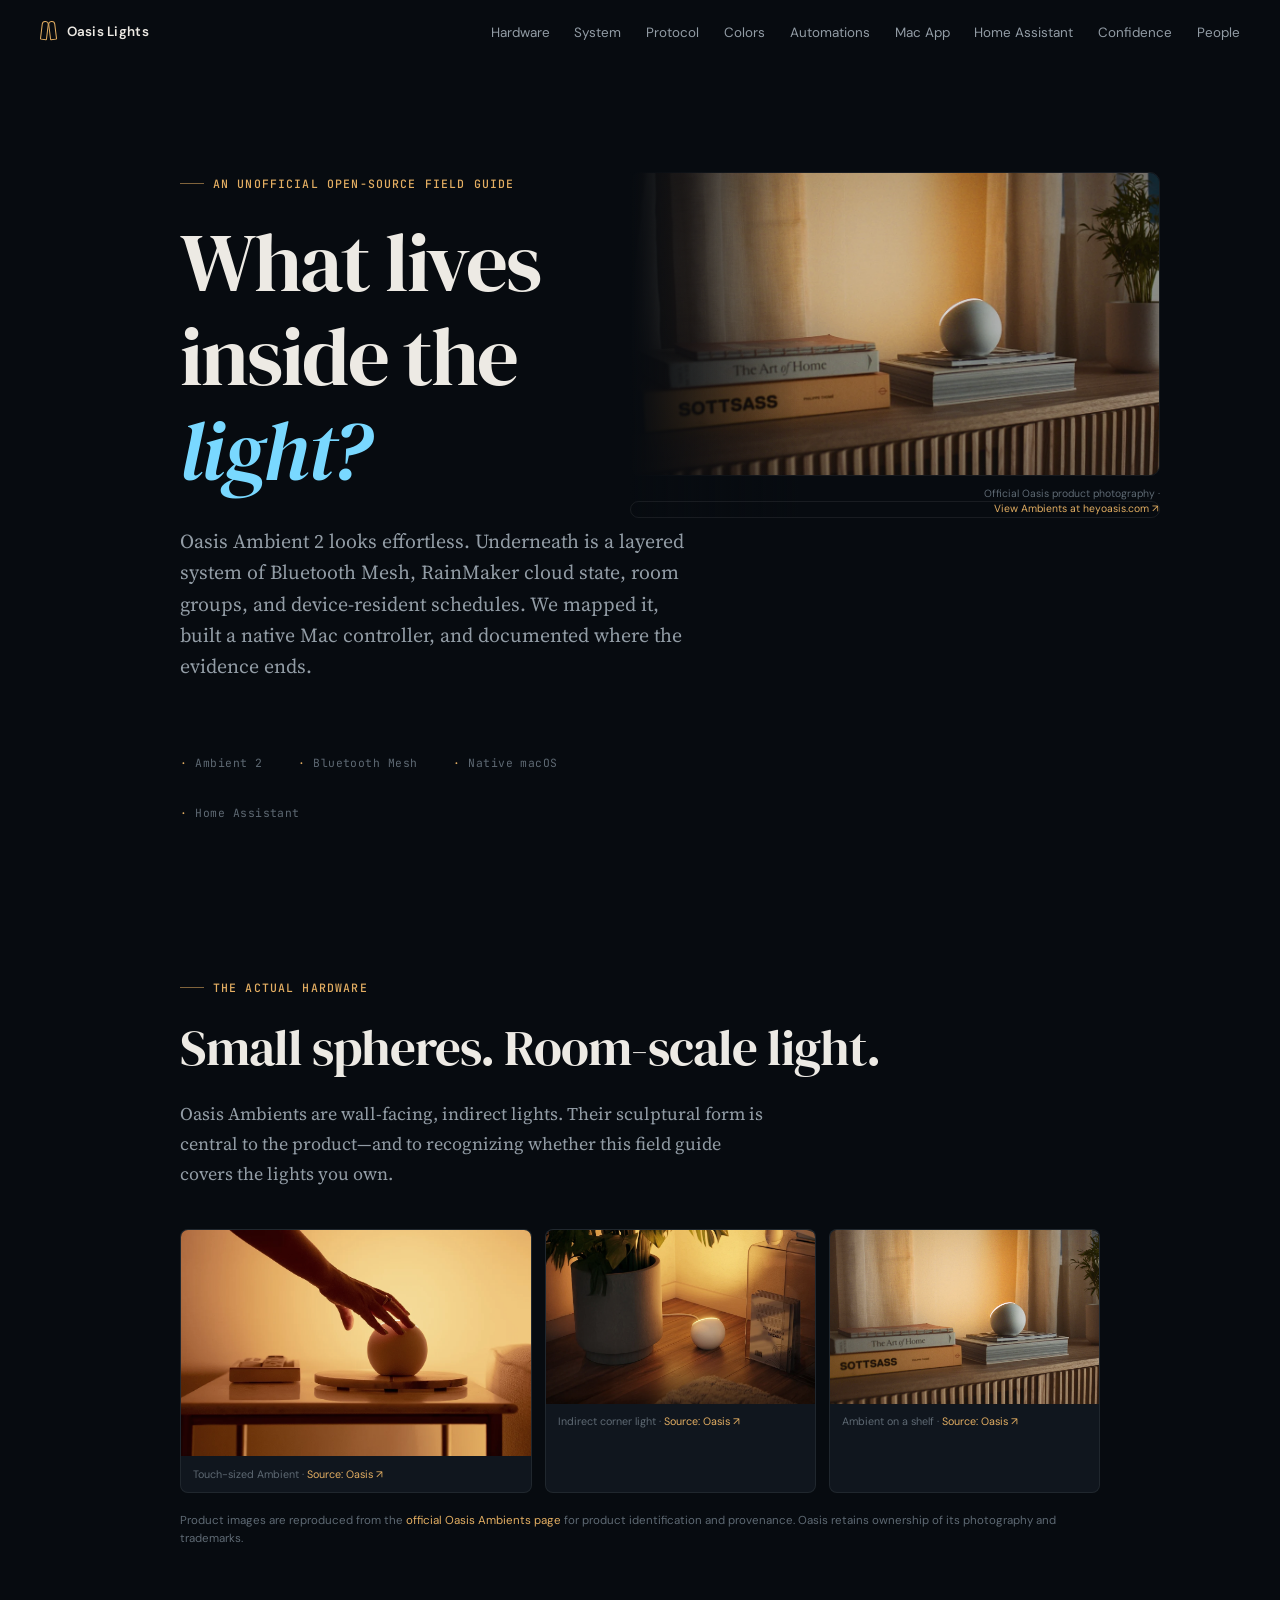
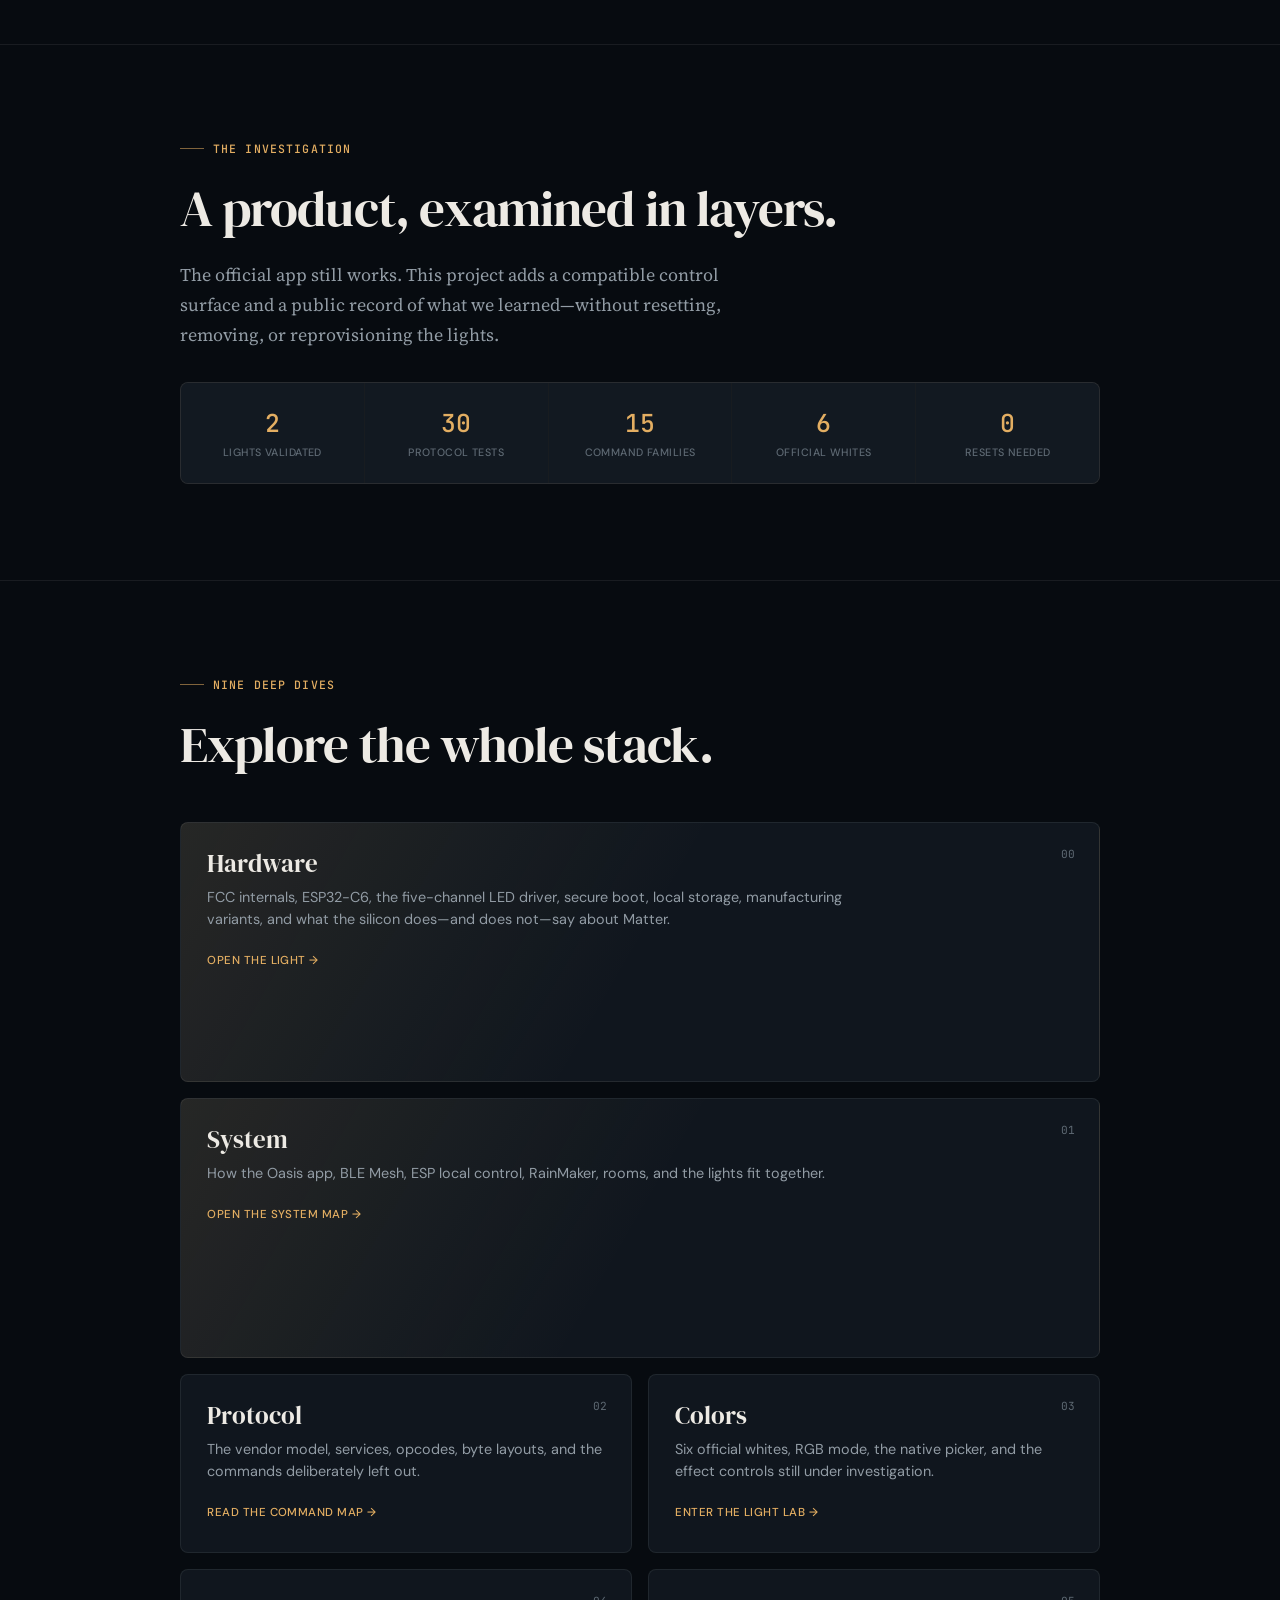
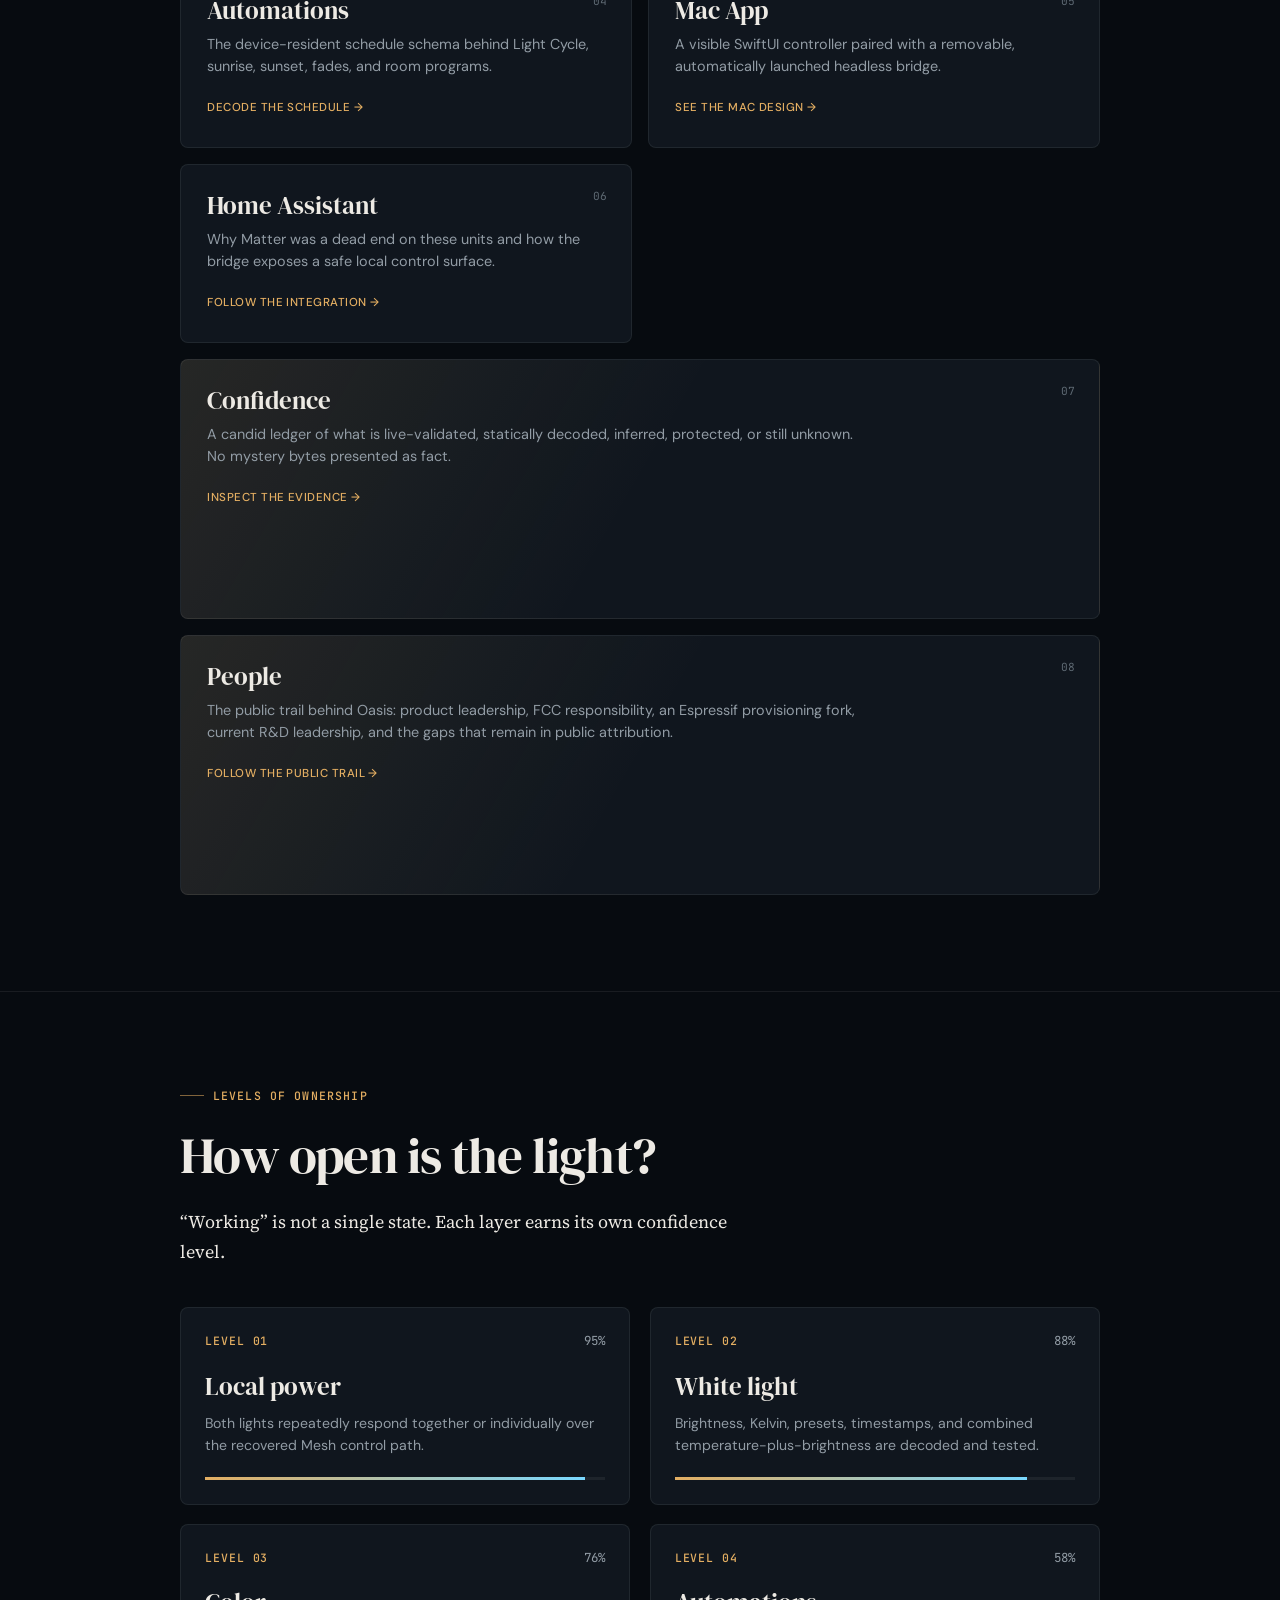
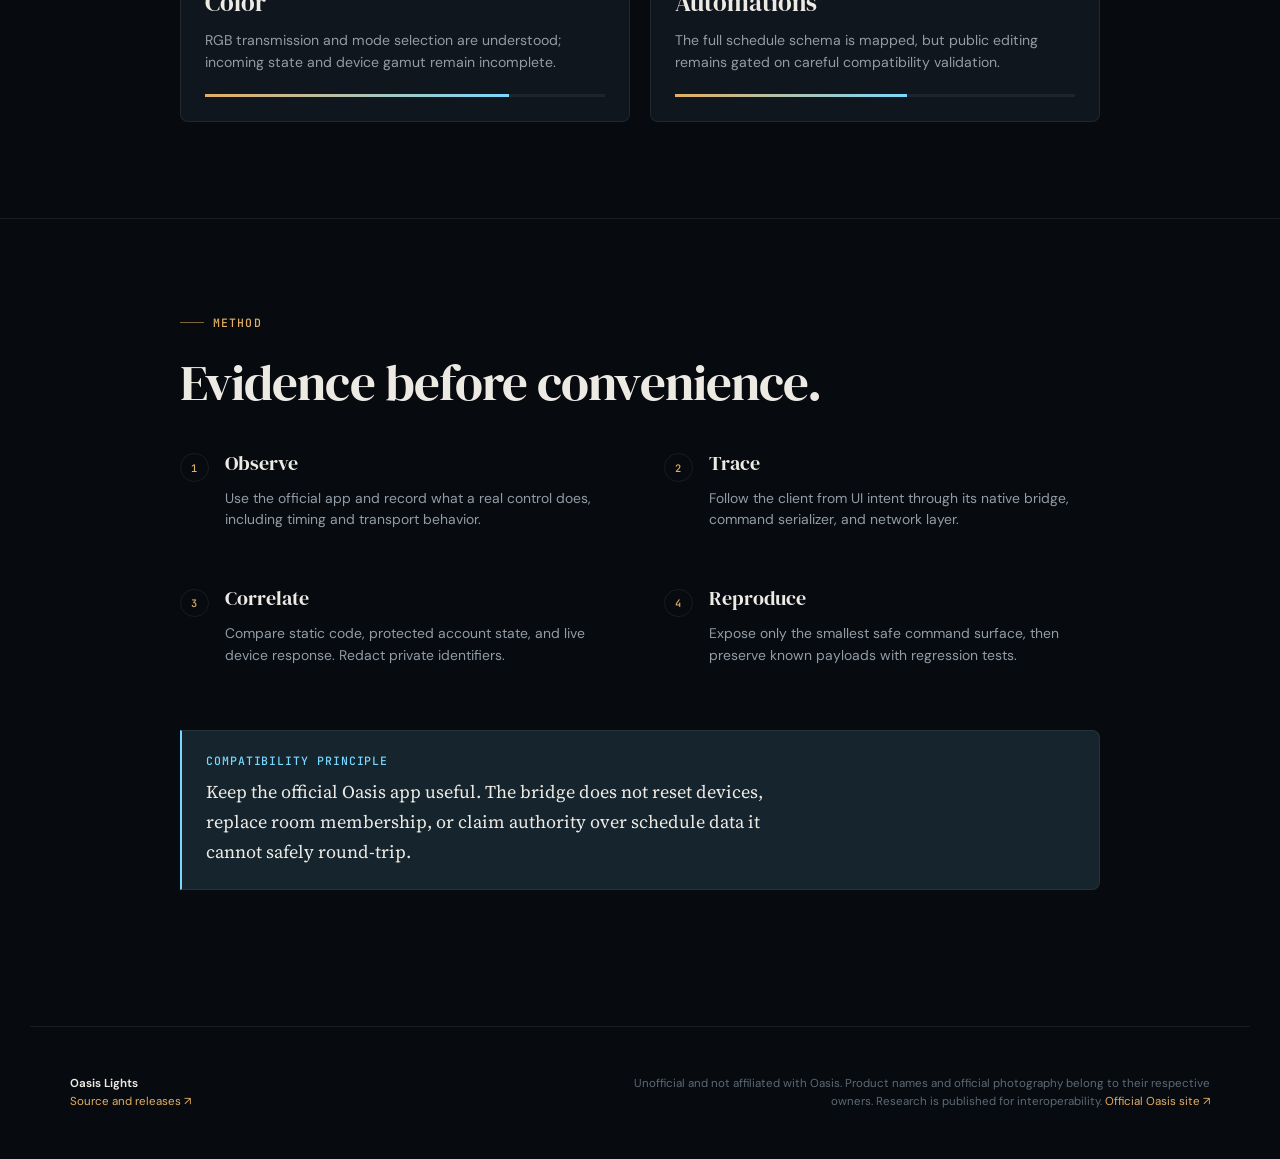
==== commit ecafd343: "Expand Oasis field guide with hardware research" ====
--- a/site/index.html
+++ b/site/index.html
@@ -4,7 +4,7 @@
   <meta charset="utf-8">
   <meta name="viewport" content="width=device-width, initial-scale=1">
   <title>Oasis Lights — An Unofficial Technical Field Guide</title>
-  <meta name="description" content="A multi-part field guide to Oasis Ambient 2 lights: system architecture, Bluetooth Mesh protocol, color, automations, Mac control, and Home Assistant.">
+  <meta name="description" content="A multi-part field guide to Oasis Ambient 2 lights: hardware, firmware, Bluetooth Mesh protocol, automations, public engineering trail, Mac control, and Home Assistant.">
   <meta name="theme-color" content="#070b10">
   <meta property="og:type" content="website">
   <meta property="og:title" content="Oasis Lights — Unlocked">
@@ -12,7 +12,7 @@
   <meta property="og:url" content="https://malpern.github.io/oasis-lights-mac/">
   <meta property="og:image" content="https://malpern.github.io/oasis-lights-mac/assets/og.png">
   <meta name="twitter:card" content="summary_large_image">
-  <link rel="stylesheet" href="css/style.css?v=2">
+  <link rel="stylesheet" href="css/style.css?v=3">
   <script src="js/main.js?v=2" defer></script>
 </head>
 <body>
@@ -20,6 +20,7 @@
   <nav class="nav" aria-label="Technical field guide">
     <a class="nav-logo" href="index.html"><span class="mark" aria-hidden="true"></span> Oasis Lights</a>
     <ul class="nav-links">
+      <li><a href="pages/hardware.html">Hardware</a></li>
       <li><a href="pages/system.html">System</a></li>
       <li><a href="pages/protocol.html">Protocol</a></li>
       <li><a href="pages/colors.html">Colors</a></li>
@@ -27,6 +28,7 @@
       <li><a href="pages/mac-app.html">Mac App</a></li>
       <li><a href="pages/home-assistant.html">Home Assistant</a></li>
       <li><a href="pages/confidence.html">Confidence</a></li>
+      <li><a href="pages/people.html">People</a></li>
     </ul>
   </nav>
 
@@ -77,9 +79,14 @@
 
     <section class="section">
       <div class="container container--wide fade-in">
-        <p class="section-label">Seven deep dives</p>
+        <p class="section-label">Nine deep dives</p>
         <h2>Explore the whole stack.</h2>
         <div class="explore-grid">
+          <a class="explore-card featured" href="pages/hardware.html">
+            <span class="number">00</span><h3>Hardware</h3>
+            <p>FCC internals, ESP32-C6, the five-channel LED driver, secure boot, local storage, manufacturing variants, and what the silicon does—and does not—say about Matter.</p>
+            <span class="card-link">Open the light →</span>
+          </a>
           <a class="explore-card featured" href="pages/system.html">
             <span class="number">01</span><h3>System</h3>
             <p>How the Oasis app, BLE Mesh, ESP local control, RainMaker, rooms, and the lights fit together.</p>
@@ -114,6 +121,11 @@
             <span class="number">07</span><h3>Confidence</h3>
             <p>A candid ledger of what is live-validated, statically decoded, inferred, protected, or still unknown. No mystery bytes presented as fact.</p>
             <span class="card-link">Inspect the evidence →</span>
+          </a>
+          <a class="explore-card featured" href="pages/people.html">
+            <span class="number">08</span><h3>People</h3>
+            <p>The public trail behind Oasis: product leadership, FCC responsibility, an Espressif provisioning fork, current R&amp;D leadership, and the gaps that remain in public attribution.</p>
+            <span class="card-link">Follow the public trail →</span>
           </a>
         </div>
       </div>
--- a/site/css/style.css
+++ b/site/css/style.css
@@ -100,6 +100,33 @@
 .product-gallery figcaption { padding: .65rem .75rem; color: var(--text-tertiary); font: 400 .67rem/1.4 var(--font-ui); }
 .provenance-note { max-width: none; margin: 1.2rem 0 0; color: var(--text-tertiary); font: 400 .72rem/1.55 var(--font-ui); }
 
+.hardware-gallery { display: grid; grid-template-columns: 1.15fr 1fr 1fr; gap: .8rem; margin-top: 2.5rem; }
+.hardware-gallery figure { overflow: hidden; border: 1px solid var(--surface-border); border-radius: 8px; background: var(--surface); }
+.hardware-gallery figure > a { display: block; height: 280px; overflow: hidden; background: #f4f4f2; }
+.hardware-gallery img { width: 100%; height: 100%; object-fit: cover; transition: transform 500ms var(--ease-out); }
+.hardware-gallery a:hover img { transform: scale(1.025); }
+.hardware-gallery figcaption { padding: .8rem .9rem 1rem; }
+.hardware-gallery figcaption strong { display: block; margin-bottom: .3rem; font: 600 .82rem var(--font-ui); }
+.hardware-gallery figcaption span { display: block; color: var(--text-tertiary); font: .72rem/1.45 var(--font-ui); }
+
+.spec-grid { display: grid; grid-template-columns: repeat(2, 1fr); gap: 1rem; margin: 2.5rem 0; }
+.spec-grid article { padding: 1.3rem; border: 1px solid var(--surface-border); border-top: 2px solid var(--accent); border-radius: 7px; background: var(--surface); }
+.spec-grid span, .person-role { display: block; margin-bottom: .8rem; color: var(--cyan); font: 500 .65rem var(--font-mono); letter-spacing: .07em; text-transform: uppercase; }
+.spec-grid strong { display: block; font: 400 1.55rem var(--font-display); }
+.spec-grid p { margin: .55rem 0 0; color: var(--text-secondary); font: .78rem/1.5 var(--font-ui); }
+
+.kelvin-curve { display: grid; gap: .7rem; margin: 2.5rem 0; }
+.kelvin-curve > div { display: grid; grid-template-columns: 90px 1fr 170px; gap: 1rem; align-items: center; }
+.kelvin-curve b { font: 500 .78rem var(--font-mono); }
+.kelvin-curve span { height: 14px; border-radius: 7px; background: linear-gradient(90deg, #ff9d3a var(--warm), #f7f1df var(--warm), #d9eeff 100%); box-shadow: 0 0 18px rgba(255,186,92,.12); }
+.kelvin-curve small { color: var(--text-tertiary); font: .66rem var(--font-mono); }
+
+.people-grid { display: grid; grid-template-columns: repeat(2, 1fr); gap: 1rem; margin-top: 2.5rem; }
+.person-card { padding: 1.5rem; border: 1px solid var(--surface-border); border-radius: 8px; background: var(--surface); }
+.person-card h3 { margin-bottom: .65rem; }
+.person-card p { color: var(--text-secondary); font: .85rem/1.58 var(--font-ui); }
+.evidence-link { font: 500 .7rem var(--font-ui); letter-spacing: .04em; text-transform: uppercase; }
+
 .stats { display: grid; grid-template-columns: repeat(5, 1fr); gap: 1px; margin-top: 2rem; overflow: hidden; border: 1px solid var(--surface-border); border-radius: 8px; background: var(--surface-border); }
 .stat { padding: 1.5rem 1rem; background: var(--surface); text-align: center; }
 .stat-value { color: var(--accent); font: 500 1.55rem var(--font-mono); }
@@ -234,6 +261,8 @@
   .official-hero-media { right: -12%; width: 58%; }
   .product-gallery { grid-template-columns: 1fr 1fr; }
   .product-gallery figure:first-child { grid-column: span 2; }
+  .hardware-gallery { grid-template-columns: 1fr 1fr; }
+  .hardware-gallery figure:first-child { grid-column: span 2; }
 }
 
 @media (max-width: 620px) {
@@ -256,6 +285,10 @@
   .lab-stage { height: 300px; }
   .lab-controls { grid-template-columns: 1fr; }
   .evidence-columns { grid-template-columns: 1fr; }
+  .hardware-gallery, .spec-grid, .people-grid { grid-template-columns: 1fr; }
+  .hardware-gallery figure:first-child { grid-column: auto; }
+  .kelvin-curve > div { grid-template-columns: 72px 1fr; }
+  .kelvin-curve small { grid-column: 2; }
   .page-nav { grid-template-columns: 1fr; }
   .page-nav a:last-child { text-align: left; }
   .site-footer { flex-direction: column; padding-right: 1rem; padding-left: 1rem; }
